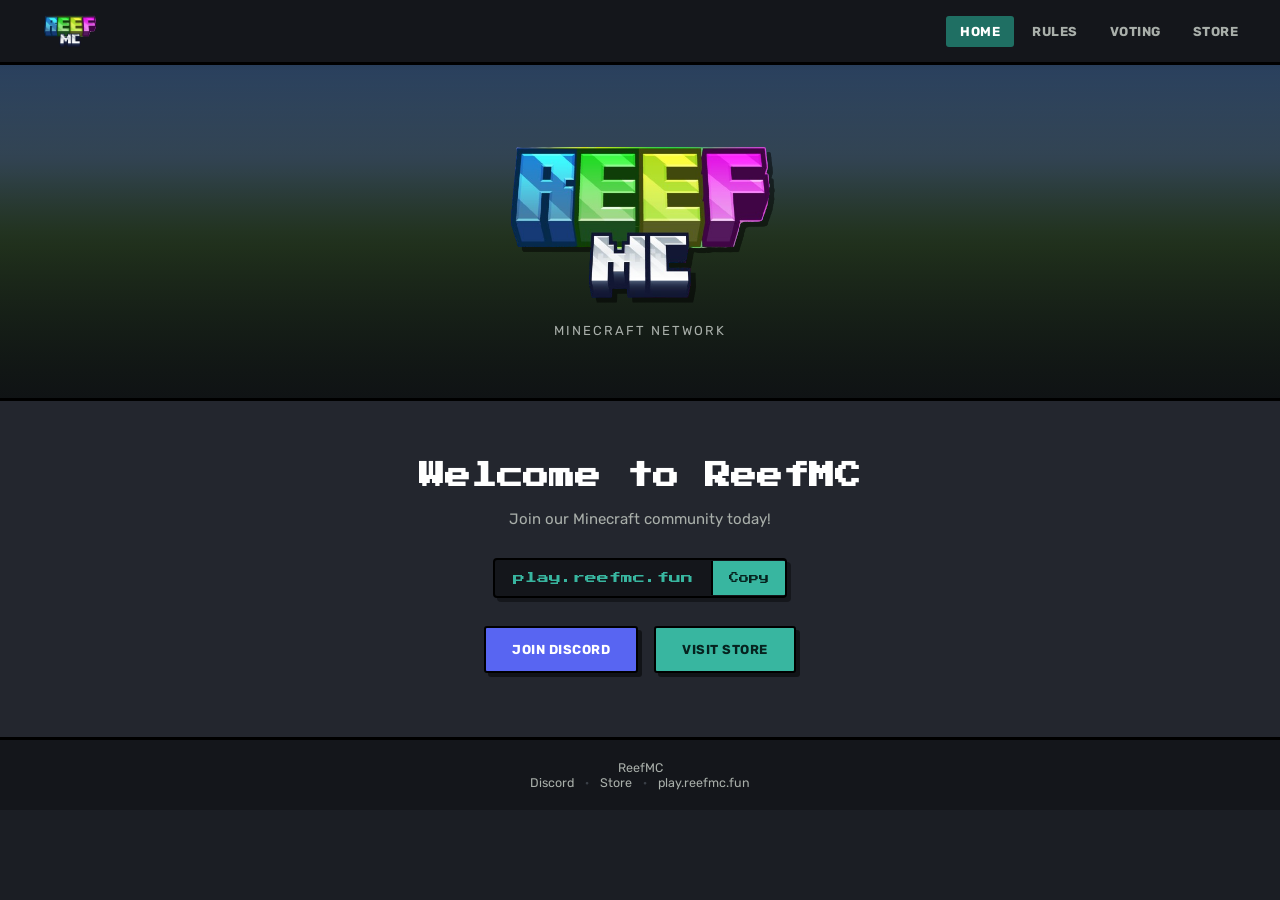
==== index.html @ 50cf0eeb "Update index.html" ====
<!DOCTYPE html>
<html lang="en">
<head>
<meta charset="UTF-8">
<meta name="viewport" content="width=device-width, initial-scale=1.0">
<title>ReefMC</title>
<link rel="stylesheet" href="styles.css">
</head>
<body>
<nav class="rmc-nav">
  <a class="rmc-nav-logo" href="index.html">
    <img class="rmc-nav-logo-img" src="reefmc-logo.png" alt="ReefMC">
  </a>
  <div class="rmc-nav-links">
    <a href="index.html" class="rmc-active">Home</a>
    <a href="rules.html">Rules</a>
    <a href="voting.html">Voting</a>
    <a href="store.html">Store</a>
  </div>
</nav>
<section class="rmc-hero">
  <div class="rmc-hero-bg"></div>
  <div class="rmc-hero-shade"></div>
  <div class="rmc-hero-content">
    <img class="rmc-logo-hero-img" src="reefmc-logo.png" alt="ReefMC">
    <p class="rmc-hero-sub">Minecraft Network</p>
  </div>
</section>
<section class="rmc-intro-panel">
  <h1>Welcome to ReefMC</h1>
  <p class="rmc-tag">Join our Minecraft community today!</p>
  <div class="rmc-ip-row">
    <span class="rmc-ip" id="rmc-ip-text">play.reefmc.fun</span>
    <button class="rmc-copy-btn" id="rmc-copy-btn" onclick="rmcCopyIP()">Copy</button>
  </div>
  <div class="rmc-btn-row">
    <a class="rmc-btn rmc-btn-primary" href="https://discord.gg/reefmc" target="_blank" rel="noopener">Join Discord</a>
    <a class="rmc-btn rmc-btn-accent" href="https://store.reefmc.fun" target="_blank" rel="noopener">Visit Store</a>
  </div>
</section>
<footer class="rmc-footer">
  <div>ReefMC</div>
  <div>
    <a href="https://discord.gg/reefmc" target="_blank" rel="noopener">Discord</a>
    <span class="rmc-footer-dot">&middot;</span>
    <a href="https://store.reefmc.fun" target="_blank" rel="noopener">Store</a>
    <span class="rmc-footer-dot">&middot;</span>
    <span>play.reefmc.fun</span>
  </div>
</footer>
<script src="script.js"></script>
</body>
</html>
---- styles.css ----
/* ReefMC — shared styles, v2 (blockier Minecraft-network look) */

@import url('https://fonts.googleapis.com/css2?family=Press+Start+2P&family=Rubik:wght@400;500;700&display=swap');

:root {
  --bg: #1b1e24;
  --bg-panel: #23262e;
  --bg-panel2: #2a2e37;
  --line: #000;
  --accent: #38b6a0;
  --accent-dark: #1f6f63;
  --accent2: #ff8c5a;
  --accent2-dark: #b25a37;
  --text: #f2f3f0;
  --text-dim: #a9afaa;
  --font-pixel: 'Press Start 2P', monospace;
  --font-body: 'Rubik', 'Segoe UI', sans-serif;
}

* { box-sizing: border-box; }

html, body {
  margin: 0;
  padding: 0;
  min-height: 100%;
  background: var(--bg);
}

body {
  font-family: var(--font-body);
  color: var(--text);
  min-height: 100vh;
  display: flex;
  flex-direction: column;
}

img { max-width: 100%; display: block; }

/* NAV */
.rmc-nav {
  display: flex;
  align-items: center;
  justify-content: space-between;
  padding: 14px 28px;
  background: #14161b;
  border-bottom: 3px solid var(--line);
  flex-wrap: wrap;
  gap: 12px;
  position: relative;
  z-index: 5;
}
.rmc-nav-logo {
  display: flex;
  align-items: center;
  gap: 10px;
  text-decoration: none;
}
.rmc-nav-logo-img {
  height: 34px;
  width: auto;
  flex-shrink: 0;
}
.rmc-nav-word {
  font-family: var(--font-pixel);
  font-size: 13px;
  color: #fff;
  letter-spacing: 1px;
}
.rmc-nav-links { display: flex; gap: 4px; flex-wrap: wrap; }
.rmc-nav-links a {
  color: var(--text-dim);
  text-decoration: none;
  font-weight: 700;
  font-size: 13px;
  text-transform: uppercase;
  letter-spacing: 0.5px;
  padding: 8px 14px;
  border-radius: 3px;
  transition: color 0.12s ease, background 0.12s ease;
}
.rmc-nav-links a:hover { color: #fff; background: rgba(255,255,255,0.06); }
.rmc-nav-links a.rmc-active { color: #fff; background: var(--accent-dark); }

/* HERO — blurred landscape backdrop with big logo badge */
.rmc-hero {
  position: relative;
  overflow: hidden;
  padding: 70px 24px 60px;
  text-align: center;
  display: flex;
  flex-direction: column;
  align-items: center;
  justify-content: center;
}
.rmc-hero-bg {
  position: absolute; inset: 0;
  background: linear-gradient(180deg, #5b8fd6 0%, #8fc0e8 30%, #6ea852 52%, #395c2e 100%);
  filter: blur(9px) brightness(0.55) saturate(1.05);
  transform: scale(1.08);
  z-index: 0;
}
.rmc-hero-texture {
  position: absolute; inset: 0;
  background: repeating-linear-gradient(0deg, rgba(255,255,255,0.025) 0px, rgba(255,255,255,0.025) 2px, transparent 2px, transparent 5px);
  z-index: 1;
}
.rmc-hero-shade {
  position: absolute; inset: 0;
  background: linear-gradient(180deg, rgba(10,12,16,0.25) 0%, rgba(10,12,16,0.55) 55%, rgba(14,16,20,0.92) 100%);
  z-index: 2;
}
.rmc-hero-content { position: relative; z-index: 3; }
.rmc-logo-hero-img {
  width: min(420px, 80vw);
  height: auto;
  margin: 0 auto 18px;
  filter: drop-shadow(5px 5px 0 rgba(0,0,0,0.5));
}
.rmc-hero-sub {
  font-size: 13px; color: var(--text-dim);
  text-transform: uppercase; letter-spacing: 2px;
  margin: 10px 0 0;
}

/* INTRO / JOIN PANEL — sits right under the hero */
.rmc-intro-panel {
  background: var(--bg-panel);
  border-top: 3px solid var(--line);
  padding: 56px 24px 64px;
  text-align: center;
}
.rmc-intro-panel h1 {
  font-family: var(--font-pixel);
  font-size: clamp(18px, 3.2vw, 26px);
  color: #fff; margin: 0 0 14px; line-height: 1.5;
}
.rmc-tag { color: var(--text-dim); font-size: 15px; margin: 0 0 30px; }

.rmc-ip-row {
  display: inline-flex; align-items: center;
  background: #14161b; border: 2px solid var(--line);
  border-radius: 4px; overflow: hidden; margin-bottom: 28px;
  box-shadow: 4px 4px 0 rgba(0,0,0,0.4);
}
.rmc-ip { padding: 12px 18px; color: var(--accent); font-family: var(--font-pixel); font-size: 12px; }
.rmc-copy-btn {
  border: none; border-left: 2px solid var(--line);
  background: var(--accent); color: #06231f;
  font-family: var(--font-pixel); font-size: 10px;
  padding: 12px 16px; cursor: pointer;
}
.rmc-copy-btn:hover { background: var(--accent2); color: #2a0d05; }

.rmc-btn-row { display: flex; justify-content: center; gap: 16px; flex-wrap: wrap; }

/* BLOCKY MINECRAFT-STYLE BUTTONS */
.rmc-btn {
  display: inline-block;
  font-weight: 700; font-size: 13px;
  text-transform: uppercase; letter-spacing: 0.5px;
  padding: 14px 26px;
  border: 2px solid var(--line); border-radius: 3px;
  text-decoration: none;
  box-shadow: 4px 4px 0 rgba(0,0,0,0.5);
  transition: transform 0.08s ease, box-shadow 0.08s ease;
}
.rmc-btn:hover { transform: translate(-2px, -2px); box-shadow: 6px 6px 0 rgba(0,0,0,0.5); }
.rmc-btn:active { transform: translate(1px, 1px); box-shadow: 2px 2px 0 rgba(0,0,0,0.5); }
.rmc-btn-primary { background: #5865f2; color: #fff; }
.rmc-btn-accent { background: var(--accent); color: #06231f; }
.rmc-btn-lg { font-size: 14px; padding: 16px 34px; }

/* GENERIC PAGE (rules/voting/store) */
.rmc-page { flex: 1; max-width: 760px; width: 100%; margin: 0 auto; padding: 56px 24px 90px; }
.rmc-page-center { text-align: center; }
.rmc-page h1 {
  font-family: var(--font-pixel);
  font-size: clamp(16px, 2.6vw, 22px);
  color: #fff; margin: 0 0 22px; text-align: center; line-height: 1.6;
}
.rmc-sub { color: var(--text-dim); text-align: center; margin: 0 0 36px; font-size: 14.5px; }

.rmc-intro {
  color: var(--text-dim); font-size: 14.5px; line-height: 1.7;
  background: var(--bg-panel); border: 2px solid var(--line); border-radius: 4px;
  padding: 20px 22px; margin: 0 0 40px;
  box-shadow: 4px 4px 0 rgba(0,0,0,0.35);
}

/* RULES */
.rmc-section { margin-bottom: 28px; }
.rmc-section h2 {
  font-family: var(--font-pixel); font-size: 12.5px; color: #fff;
  margin: 0 0 14px; display: flex; align-items: center; gap: 8px;
  border-bottom: 2px solid #000; padding-bottom: 12px; letter-spacing: 0.5px;
}
.rmc-emoji { font-size: 16px; }
.rmc-section h3 { font-size: 12px; font-family: var(--font-pixel); color: var(--accent); margin: 18px 0 10px; letter-spacing: 0.5px; }
.rmc-section ul { margin: 0; padding-left: 20px; color: var(--text-dim); font-size: 14.5px; line-height: 1.65; }
.rmc-section li { margin-bottom: 9px; }
.rmc-section li:last-child { margin-bottom: 0; }
.rmc-section ul ul, .rmc-section ol ul { margin-top: 6px; padding-left: 20px; }
.rmc-section ul ul li, .rmc-section ol ul li { margin-bottom: 4px; font-size: 14px; }
.rmc-numbered { padding-left: 20px; color: var(--text-dim); font-size: 14.5px; line-height: 1.65; margin: 0; }
.rmc-section code { background: #14161b; border: 1px solid #000; border-radius: 3px; padding: 1px 6px; color: var(--accent); font-size: 13px; }
.rmc-warning { background: rgba(255,140,90,0.08); border: 2px solid var(--accent2-dark); border-radius: 4px; padding: 14px 16px; font-size: 14px; color: var(--text-dim); margin: 16px 0; }
.rmc-warning b { color: var(--accent2); }

/* VOTING */
.rmc-vote-grid { display: grid; grid-template-columns: repeat(2, 1fr); gap: 14px; }
.rmc-vote-btn {
  padding: 26px 16px; background: var(--bg-panel); border: 2px solid var(--line); border-radius: 4px;
  color: var(--text); text-decoration: none; font-weight: 700; font-size: 14.5px; text-align: center;
  box-shadow: 4px 4px 0 rgba(0,0,0,0.4);
  transition: transform 0.08s ease, box-shadow 0.08s ease, background 0.08s ease;
}
.rmc-vote-btn:hover { background: var(--bg-panel2); transform: translate(-2px, -2px); box-shadow: 6px 6px 0 rgba(0,0,0,0.4); }

/* FOOTER */
.rmc-footer { text-align: center; padding: 20px 20px; background: #14161b; border-top: 3px solid var(--line); font-size: 12.5px; color: var(--text-dim); }
.rmc-footer a { color: var(--text-dim); text-decoration: none; }
.rmc-footer a:hover { color: var(--accent); }
.rmc-footer-dot { color: #3a3f47; margin: 0 8px; }

a:focus-visible, button:focus-visible { outline: 2px solid var(--accent2); outline-offset: 2px; }

@media (max-width: 640px) {
  .rmc-nav { justify-content: center; text-align: center; }
  .rmc-ip-row { flex-wrap: wrap; }
  .rmc-vote-grid { grid-template-columns: 1fr; }
}
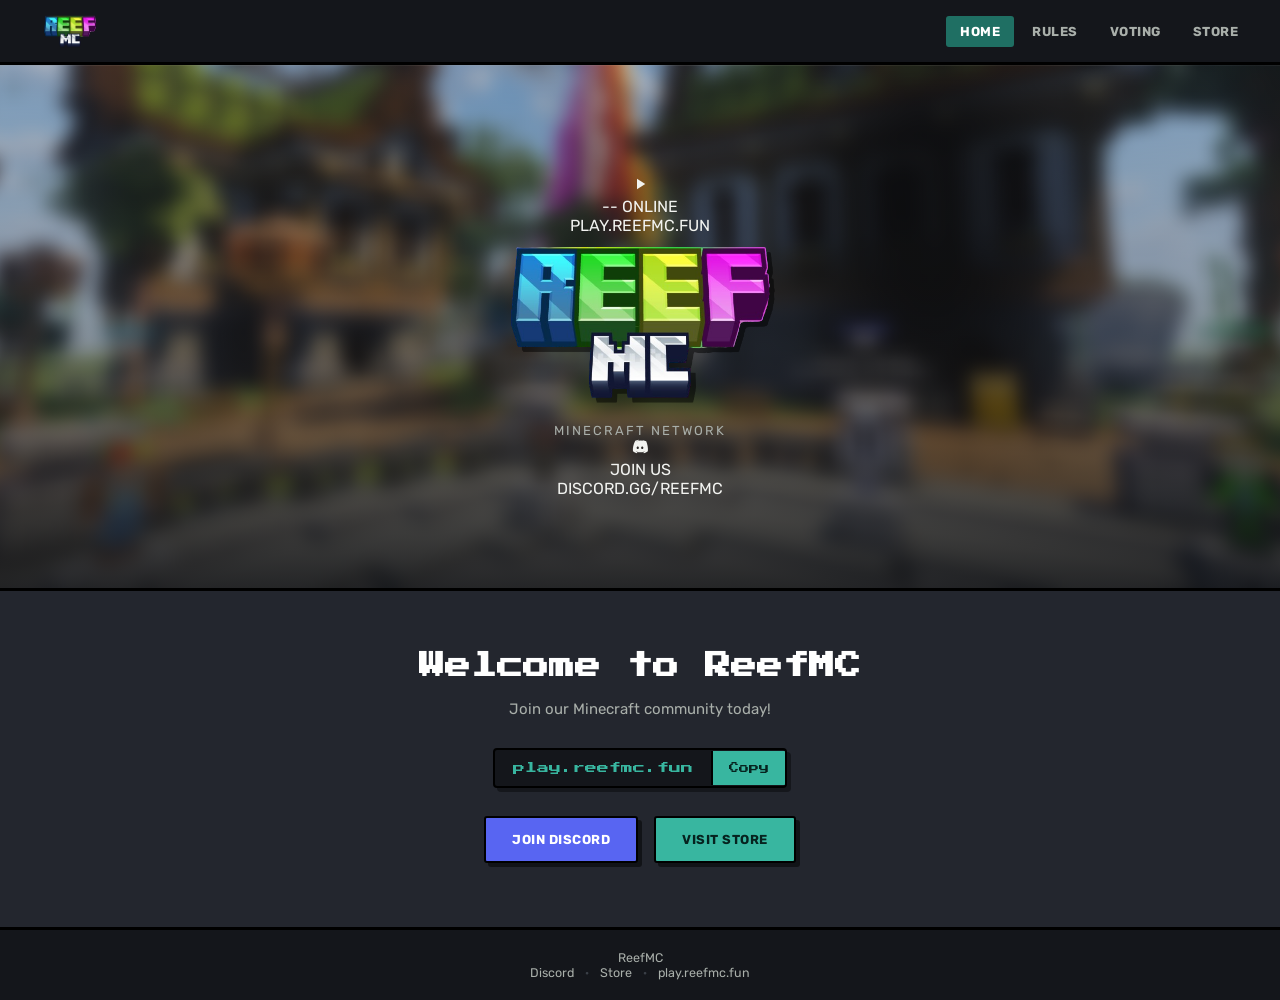
==== commit b7b97231: "Update index.html" ====
--- a/index.html
+++ b/index.html
@@ -22,11 +22,31 @@
   <div class="rmc-hero-bg"></div>
   <div class="rmc-hero-shade"></div>
   <div class="rmc-hero-content">
-    <img class="rmc-logo-hero-img" src="reefmc-logo.png" alt="ReefMC">
-    <p class="rmc-hero-sub">Minecraft Network</p>
+    <div class="rmc-hero-stat rmc-hero-stat-left">
+      <div class="rmc-hero-stat-icon">
+        <svg width="18" height="18" viewBox="0 0 24 24" fill="currentColor"><path d="M8 5v14l11-7z"/></svg>
+      </div>
+      <div class="rmc-hero-stat-text">
+        <div class="rmc-hero-stat-num" id="rmc-player-count">-- ONLINE</div>
+        <div class="rmc-hero-stat-sub">PLAY.REEFMC.FUN</div>
+      </div>
+    </div>
+    <div class="rmc-hero-logo-block">
+      <img class="rmc-logo-hero-img" src="reefmc-logo.png" alt="ReefMC">
+      <p class="rmc-hero-sub">Minecraft Network</p>
+    </div>
+    <div class="rmc-hero-stat rmc-hero-stat-right">
+      <div class="rmc-hero-stat-icon">
+        <svg width="18" height="18" viewBox="0 0 24 24" fill="currentColor"><path d="M20.3 4.4A17.6 17.6 0 0 0 15.9 3l-.3.6a13 13 0 0 1 3.7 1.4 14.5 14.5 0 0 0-12.6 0A13 13 0 0 1 10.4 3l-.3-.6a17.6 17.6 0 0 0-4.4 1.4C3 8.9 2.2 13.3 2.6 17.6a17.7 17.7 0 0 0 5.4 2.7l.7-1.1a11.4 11.4 0 0 1-1.9-.9l.5-.4a12.7 12.7 0 0 0 10.5 0l.5.4a11.4 11.4 0 0 1-1.9.9l.7 1.1a17.6 17.6 0 0 0 5.4-2.7c.5-5-.7-9.3-2.2-13.2zM9 14.7c-.8 0-1.5-.8-1.5-1.7S8.1 11.2 9 11.2s1.5.8 1.5 1.8-.7 1.7-1.5 1.7zm6 0c-.8 0-1.5-.8-1.5-1.7s.6-1.8 1.5-1.8 1.5.8 1.5 1.8-.7 1.7-1.5 1.7z"/></svg>
+      </div>
+      <div class="rmc-hero-stat-text">
+        <div class="rmc-hero-stat-num">JOIN US</div>
+        <div class="rmc-hero-stat-sub">DISCORD.GG/REEFMC</div>
+      </div>
+    </div>
   </div>
 </section>
-<section class="rmc-intro-panel">
+<div class="rmc-intro-panel">
   <h1>Welcome to ReefMC</h1>
   <p class="rmc-tag">Join our Minecraft community today!</p>
   <div class="rmc-ip-row">
@@ -37,7 +57,7 @@
     <a class="rmc-btn rmc-btn-primary" href="https://discord.gg/reefmc" target="_blank" rel="noopener">Join Discord</a>
     <a class="rmc-btn rmc-btn-accent" href="https://store.reefmc.fun" target="_blank" rel="noopener">Visit Store</a>
   </div>
-</section>
+</div>
 <footer class="rmc-footer">
   <div>ReefMC</div>
   <div>
@@ -51,3 +71,7 @@
 <script src="script.js"></script>
 </body>
 </html>
+
+<script src="script.js"></script>
+</body>
+</html>
--- a/styles.css
+++ b/styles.css
@@ -85,7 +85,8 @@
 .rmc-hero {
   position: relative;
   overflow: hidden;
-  padding: 70px 24px 60px;
+  padding: 110px 24px 90px;
+  min-height: 340px;
   text-align: center;
   display: flex;
   flex-direction: column;
@@ -94,19 +95,14 @@
 }
 .rmc-hero-bg {
   position: absolute; inset: 0;
-  background: linear-gradient(180deg, #5b8fd6 0%, #8fc0e8 30%, #6ea852 52%, #395c2e 100%);
-  filter: blur(9px) brightness(0.55) saturate(1.05);
-  transform: scale(1.08);
+  background-image: url('hero-background.png');
+  background-size: cover;
+  background-position: center 60%;
   z-index: 0;
-}
-.rmc-hero-texture {
-  position: absolute; inset: 0;
-  background: repeating-linear-gradient(0deg, rgba(255,255,255,0.025) 0px, rgba(255,255,255,0.025) 2px, transparent 2px, transparent 5px);
-  z-index: 1;
 }
 .rmc-hero-shade {
   position: absolute; inset: 0;
-  background: linear-gradient(180deg, rgba(10,12,16,0.25) 0%, rgba(10,12,16,0.55) 55%, rgba(14,16,20,0.92) 100%);
+  background: linear-gradient(180deg, rgba(10,12,16,0.15) 0%, rgba(10,12,16,0.35) 55%, rgba(14,16,20,0.88) 100%);
   z-index: 2;
 }
 .rmc-hero-content { position: relative; z-index: 3; }
@@ -229,3 +225,7 @@
   .rmc-ip-row { flex-wrap: wrap; }
   .rmc-vote-grid { grid-template-columns: 1fr; }
 }
+
+  .rmc-ip-row { flex-wrap: wrap; }
+  .rmc-vote-grid { grid-template-columns: 1fr; }
+}
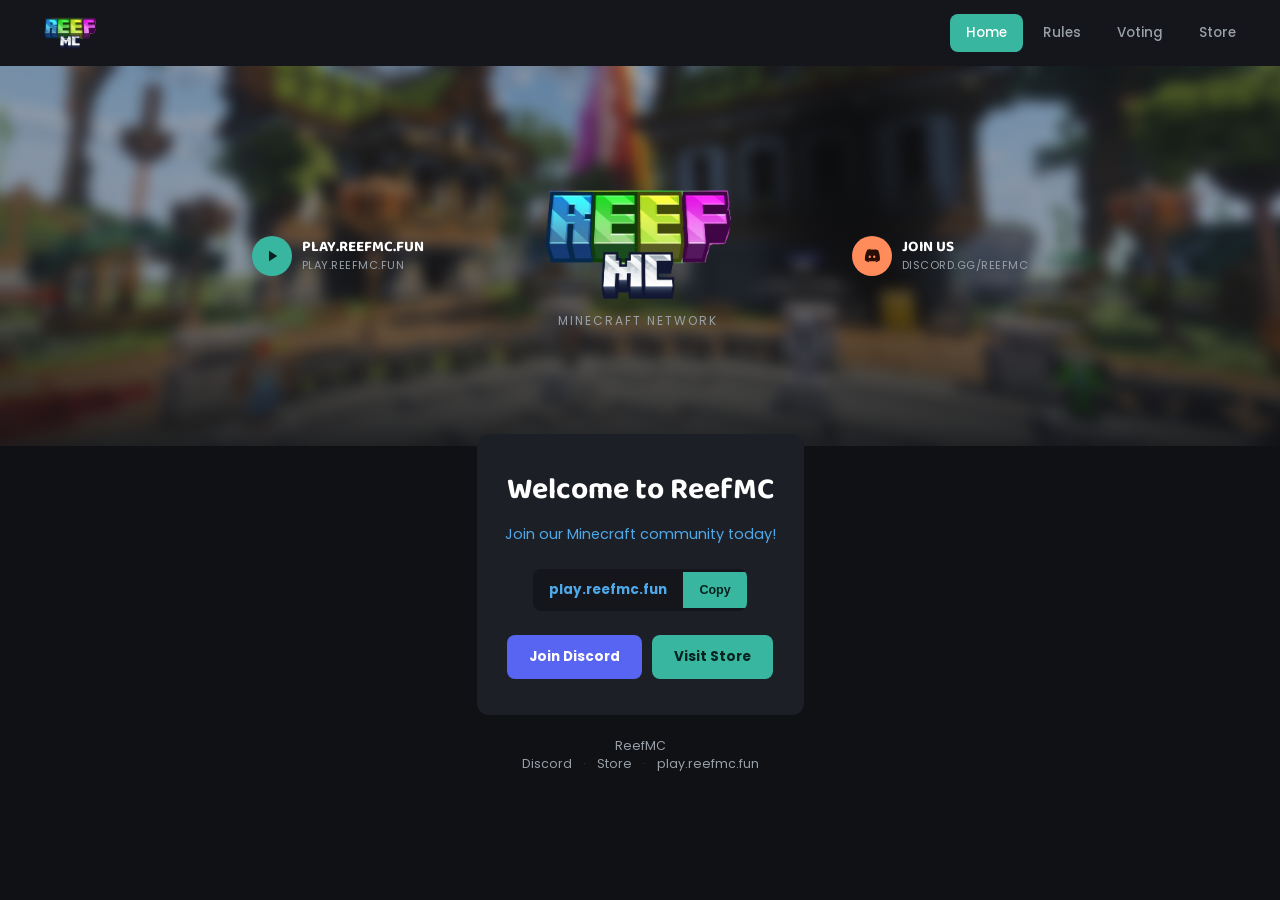
==== commit 7354f513: "Update index.html" ====
--- a/index.html
+++ b/index.html
@@ -1,4 +1,5 @@
 <!DOCTYPE html>
+<link rel="shortcut icon" type="image/x-icon" href="favicon.ico">
 <html lang="en">
 <head>
 <meta charset="UTF-8">
--- a/styles.css
+++ b/styles.css
@@ -1,20 +1,18 @@
-/* ReefMC — shared styles, v2 (blockier Minecraft-network look) */
-
-@import url('https://fonts.googleapis.com/css2?family=Press+Start+2P&family=Rubik:wght@400;500;700&display=swap');
+/* ReefMC — shared styles, v3 (store-matched card style) */
+
+@import url('https://fonts.googleapis.com/css2?family=Baloo+2:wght@600;700;800&family=Poppins:wght@400;500;600;700&display=swap');
 
 :root {
-  --bg: #1b1e24;
-  --bg-panel: #23262e;
-  --bg-panel2: #2a2e37;
-  --line: #000;
-  --accent: #38b6a0;
-  --accent-dark: #1f6f63;
-  --accent2: #ff8c5a;
-  --accent2-dark: #b25a37;
+  --bg: #0f1115;
+  --card: #1c1f26;
+  --card-2: #23262e;
+  --accent-blue: #4fa8e8;
+  --accent-teal: #38b6a0;
+  --accent-orange: #ff8c5a;
   --text: #f2f3f0;
-  --text-dim: #a9afaa;
-  --font-pixel: 'Press Start 2P', monospace;
-  --font-body: 'Rubik', 'Segoe UI', sans-serif;
+  --text-dim: #9aa0a8;
+  --font-body: 'Poppins', 'Segoe UI', sans-serif;
+  --font-heading: 'Baloo 2', 'Poppins', sans-serif;
 }
 
 * { box-sizing: border-box; }
@@ -35,197 +33,236 @@
 }
 
 img { max-width: 100%; display: block; }
-
-/* NAV */
+a { color: inherit; }
+
+/* HERO BANNER (image strip behind the nav card, every page) */
+.rmc-hero-banner {
+  height: 210px;
+  background-image: url('hero-background.png');
+  background-size: cover;
+  background-position: center 55%;
+}
+
+/* HOME HERO (bigger version with logo, home page only) */
+.rmc-hero {
+  position: relative;
+  overflow: hidden;
+  padding: 40px 24px;
+  min-height: 380px;
+  text-align: center;
+  display: flex;
+  flex-direction: column;
+  align-items: center;
+  justify-content: center;
+}
+.rmc-hero-bg {
+  position: absolute; inset: 0;
+  background-image: url('hero-background.png');
+  background-size: cover;
+  background-position: center 55%;
+  z-index: 0;
+}
+.rmc-hero-shade {
+  position: absolute; inset: 0;
+  background: linear-gradient(180deg, rgba(10,12,16,0.25) 0%, rgba(10,12,16,0.35) 55%, rgba(15,17,21,0.9) 100%);
+  z-index: 1;
+}
+.rmc-hero-content {
+  position: relative; z-index: 2;
+  display: flex;
+  align-items: center;
+  justify-content: center;
+  gap: clamp(16px, 5vw, 64px);
+  width: 100%;
+  max-width: 1100px;
+  flex-wrap: wrap;
+}
+.rmc-hero-stat {
+  display: flex;
+  align-items: center;
+  gap: 10px;
+}
+.rmc-hero-stat-icon {
+  width: 40px; height: 40px;
+  border-radius: 50%;
+  background: var(--accent-teal);
+  display: flex; align-items: center; justify-content: center;
+  flex-shrink: 0;
+  color: #06231f;
+}
+.rmc-hero-stat.rmc-hero-stat-right .rmc-hero-stat-icon { background: var(--accent-orange); color: #2a0d05; }
+.rmc-hero-stat-text { text-align: left; }
+.rmc-hero-stat-num { font-family: var(--font-heading); font-weight: 700; font-size: 15px; color: #fff; line-height: 1.3; }
+.rmc-hero-stat-sub { font-size: 11px; color: var(--text-dim); letter-spacing: 0.5px; }
+.rmc-hero-logo-block { display: flex; flex-direction: column; align-items: center; }
+.rmc-logo-hero-img {
+  width: min(300px, 55vw);
+  height: auto;
+  margin: 0 auto 8px;
+}
+.rmc-hero-sub {
+  font-size: 12px; color: var(--text-dim);
+  text-transform: uppercase; letter-spacing: 2px;
+  margin: 0;
+}
+
+/* NAV CARD — floating dark card overlapping the hero banner (used on rules/voting/store) */
+.rmc-navcard-wrap {
+  max-width: 1120px;
+  margin: 0 auto;
+  padding: 0 20px;
+}
+.rmc-navcard {
+  background: var(--card);
+  border-radius: 12px;
+  margin-top: -60px;
+  padding: 18px 24px;
+  display: flex;
+  align-items: center;
+  justify-content: space-between;
+  flex-wrap: wrap;
+  gap: 14px;
+  position: relative;
+  z-index: 5;
+}
+.rmc-navcard-brand { display: flex; align-items: center; gap: 12px; text-decoration: none; }
+.rmc-navcard-logo { height: 40px; width: auto; }
+.rmc-navcard-links { display: flex; gap: 6px; flex-wrap: wrap; }
+.rmc-navcard-links a {
+  text-decoration: none;
+  color: var(--text-dim);
+  font-weight: 600;
+  font-size: 13.5px;
+  padding: 9px 16px;
+  border-radius: 8px;
+  background: rgba(255,255,255,0.03);
+  transition: background 0.12s ease, color 0.12s ease;
+}
+.rmc-navcard-links a:hover { color: #fff; background: rgba(255,255,255,0.07); }
+.rmc-navcard-links a.rmc-active { color: #fff; background: var(--accent-teal); }
+
+/* NAV — simple top nav (used on the home page, sits above the big hero) */
 .rmc-nav {
   display: flex;
   align-items: center;
   justify-content: space-between;
   padding: 14px 28px;
   background: #14161b;
-  border-bottom: 3px solid var(--line);
   flex-wrap: wrap;
   gap: 12px;
   position: relative;
   z-index: 5;
 }
-.rmc-nav-logo {
-  display: flex;
-  align-items: center;
-  gap: 10px;
-  text-decoration: none;
-}
-.rmc-nav-logo-img {
-  height: 34px;
-  width: auto;
-  flex-shrink: 0;
-}
-.rmc-nav-word {
-  font-family: var(--font-pixel);
-  font-size: 13px;
-  color: #fff;
-  letter-spacing: 1px;
-}
+.rmc-nav-logo { display: flex; align-items: center; gap: 10px; text-decoration: none; }
+.rmc-nav-logo-img { height: 34px; width: auto; }
 .rmc-nav-links { display: flex; gap: 4px; flex-wrap: wrap; }
 .rmc-nav-links a {
   color: var(--text-dim);
   text-decoration: none;
-  font-weight: 700;
-  font-size: 13px;
-  text-transform: uppercase;
-  letter-spacing: 0.5px;
-  padding: 8px 14px;
-  border-radius: 3px;
+  font-weight: 500;
+  font-size: 13.5px;
+  padding: 9px 16px;
+  border-radius: 8px;
   transition: color 0.12s ease, background 0.12s ease;
 }
 .rmc-nav-links a:hover { color: #fff; background: rgba(255,255,255,0.06); }
-.rmc-nav-links a.rmc-active { color: #fff; background: var(--accent-dark); }
-
-/* HERO — blurred landscape backdrop with big logo badge */
-.rmc-hero {
-  position: relative;
-  overflow: hidden;
-  padding: 110px 24px 90px;
-  min-height: 340px;
+.rmc-nav-links a.rmc-active { color: #fff; background: var(--accent-teal); }
+
+/* INTRO / JOIN PANEL — home page, under the hero */
+.rmc-intro-panel {
+  background: var(--card);
+  margin: -12px 20px 0;
+  border-radius: 12px;
+  padding: 32px 28px 36px;
   text-align: center;
-  display: flex;
-  flex-direction: column;
-  align-items: center;
-  justify-content: center;
-}
-.rmc-hero-bg {
-  position: absolute; inset: 0;
-  background-image: url('hero-background.png');
-  background-size: cover;
-  background-position: center 60%;
-  z-index: 0;
-}
-.rmc-hero-shade {
-  position: absolute; inset: 0;
-  background: linear-gradient(180deg, rgba(10,12,16,0.15) 0%, rgba(10,12,16,0.35) 55%, rgba(14,16,20,0.88) 100%);
-  z-index: 2;
-}
-.rmc-hero-content { position: relative; z-index: 3; }
-.rmc-logo-hero-img {
-  width: min(420px, 80vw);
-  height: auto;
-  margin: 0 auto 18px;
-  filter: drop-shadow(5px 5px 0 rgba(0,0,0,0.5));
-}
-.rmc-hero-sub {
-  font-size: 13px; color: var(--text-dim);
-  text-transform: uppercase; letter-spacing: 2px;
-  margin: 10px 0 0;
-}
-
-/* INTRO / JOIN PANEL — sits right under the hero */
-.rmc-intro-panel {
-  background: var(--bg-panel);
-  border-top: 3px solid var(--line);
-  padding: 56px 24px 64px;
-  text-align: center;
-}
-.rmc-intro-panel h1 {
-  font-family: var(--font-pixel);
-  font-size: clamp(18px, 3.2vw, 26px);
-  color: #fff; margin: 0 0 14px; line-height: 1.5;
-}
-.rmc-tag { color: var(--text-dim); font-size: 15px; margin: 0 0 30px; }
+  position: relative;
+  z-index: 3;
+  max-width: 1080px;
+  margin-left: auto;
+  margin-right: auto;
+}
+.rmc-intro-panel h1 { font-family: var(--font-heading); font-size: clamp(22px, 3.4vw, 30px); font-weight: 700; color: #fff; margin: 0 0 10px; }
+.rmc-tag { color: var(--accent-blue); font-size: 14.5px; margin: 0 0 24px; }
 
 .rmc-ip-row {
   display: inline-flex; align-items: center;
-  background: #14161b; border: 2px solid var(--line);
-  border-radius: 4px; overflow: hidden; margin-bottom: 28px;
-  box-shadow: 4px 4px 0 rgba(0,0,0,0.4);
-}
-.rmc-ip { padding: 12px 18px; color: var(--accent); font-family: var(--font-pixel); font-size: 12px; }
-.rmc-copy-btn {
-  border: none; border-left: 2px solid var(--line);
-  background: var(--accent); color: #06231f;
-  font-family: var(--font-pixel); font-size: 10px;
-  padding: 12px 16px; cursor: pointer;
-}
-.rmc-copy-btn:hover { background: var(--accent2); color: #2a0d05; }
-
-.rmc-btn-row { display: flex; justify-content: center; gap: 16px; flex-wrap: wrap; }
-
-/* BLOCKY MINECRAFT-STYLE BUTTONS */
-.rmc-btn {
-  display: inline-block;
-  font-weight: 700; font-size: 13px;
-  text-transform: uppercase; letter-spacing: 0.5px;
-  padding: 14px 26px;
-  border: 2px solid var(--line); border-radius: 3px;
-  text-decoration: none;
-  box-shadow: 4px 4px 0 rgba(0,0,0,0.5);
-  transition: transform 0.08s ease, box-shadow 0.08s ease;
-}
-.rmc-btn:hover { transform: translate(-2px, -2px); box-shadow: 6px 6px 0 rgba(0,0,0,0.5); }
-.rmc-btn:active { transform: translate(1px, 1px); box-shadow: 2px 2px 0 rgba(0,0,0,0.5); }
+  background: #14161b; border-radius: 8px; overflow: hidden; margin-bottom: 24px;
+}
+.rmc-ip { padding: 11px 16px; color: var(--accent-blue); font-weight: 700; font-size: 13.5px; }
+.rmc-copy-btn { border: none; background: var(--accent-teal); color: #06231f; font-weight: 700; font-size: 12.5px; padding: 11px 16px; cursor: pointer; }
+.rmc-copy-btn:hover { background: var(--accent-orange); color: #2a0d05; }
+
+.rmc-btn-row { display: flex; justify-content: center; gap: 10px; flex-wrap: wrap; }
+.rmc-btn { display: inline-block; font-weight: 700; font-size: 13.5px; padding: 12px 22px; border-radius: 8px; text-decoration: none; }
 .rmc-btn-primary { background: #5865f2; color: #fff; }
-.rmc-btn-accent { background: var(--accent); color: #06231f; }
-.rmc-btn-lg { font-size: 14px; padding: 16px 34px; }
-
-/* GENERIC PAGE (rules/voting/store) */
-.rmc-page { flex: 1; max-width: 760px; width: 100%; margin: 0 auto; padding: 56px 24px 90px; }
+.rmc-btn-accent { background: var(--accent-teal); color: #06231f; }
+.rmc-btn-lg { font-size: 14.5px; padding: 15px 30px; }
+
+/* GENERIC PAGE CARD — rules/voting/store content wrapper */
+.rmc-body { max-width: 1080px; width: 100%; margin: 0 auto; padding: 20px 20px 80px; flex: 1; }
+.rmc-page {
+  background: var(--card);
+  border-radius: 12px;
+  max-width: none;
+  width: 100%;
+  margin: 0;
+  padding: 34px 32px;
+}
 .rmc-page-center { text-align: center; }
-.rmc-page h1 {
-  font-family: var(--font-pixel);
-  font-size: clamp(16px, 2.6vw, 22px);
-  color: #fff; margin: 0 0 22px; text-align: center; line-height: 1.6;
-}
-.rmc-sub { color: var(--text-dim); text-align: center; margin: 0 0 36px; font-size: 14.5px; }
+.rmc-page h1 { font-family: var(--font-heading); font-size: clamp(22px, 3.4vw, 30px); font-weight: 700; color: #fff; margin: 0 0 16px; text-align: center; }
+.rmc-sub { color: var(--text-dim); text-align: center; margin: 0 0 30px; font-size: 14.5px; }
 
 .rmc-intro {
   color: var(--text-dim); font-size: 14.5px; line-height: 1.7;
-  background: var(--bg-panel); border: 2px solid var(--line); border-radius: 4px;
-  padding: 20px 22px; margin: 0 0 40px;
-  box-shadow: 4px 4px 0 rgba(0,0,0,0.35);
-}
-
-/* RULES */
-.rmc-section { margin-bottom: 28px; }
+  background: var(--card-2); border-radius: 8px;
+  padding: 18px 20px; margin: 0 0 32px;
+}
+
+/* RULES CONTENT */
+.rmc-section { margin-bottom: 26px; }
+.rmc-section:last-child { margin-bottom: 0; }
 .rmc-section h2 {
-  font-family: var(--font-pixel); font-size: 12.5px; color: #fff;
-  margin: 0 0 14px; display: flex; align-items: center; gap: 8px;
-  border-bottom: 2px solid #000; padding-bottom: 12px; letter-spacing: 0.5px;
+  font-family: var(--font-heading);
+  font-size: 16px; font-weight: 700; color: #fff;
+  margin: 0 0 12px; display: flex; align-items: center; gap: 8px;
+  border-bottom: 1px solid rgba(255,255,255,0.08); padding-bottom: 10px;
 }
 .rmc-emoji { font-size: 16px; }
-.rmc-section h3 { font-size: 12px; font-family: var(--font-pixel); color: var(--accent); margin: 18px 0 10px; letter-spacing: 0.5px; }
+.rmc-section h3 { font-size: 13px; font-weight: 700; color: var(--accent-teal); margin: 16px 0 8px; text-transform: uppercase; letter-spacing: 0.4px; }
 .rmc-section ul { margin: 0; padding-left: 20px; color: var(--text-dim); font-size: 14.5px; line-height: 1.65; }
 .rmc-section li { margin-bottom: 9px; }
 .rmc-section li:last-child { margin-bottom: 0; }
 .rmc-section ul ul, .rmc-section ol ul { margin-top: 6px; padding-left: 20px; }
 .rmc-section ul ul li, .rmc-section ol ul li { margin-bottom: 4px; font-size: 14px; }
 .rmc-numbered { padding-left: 20px; color: var(--text-dim); font-size: 14.5px; line-height: 1.65; margin: 0; }
-.rmc-section code { background: #14161b; border: 1px solid #000; border-radius: 3px; padding: 1px 6px; color: var(--accent); font-size: 13px; }
-.rmc-warning { background: rgba(255,140,90,0.08); border: 2px solid var(--accent2-dark); border-radius: 4px; padding: 14px 16px; font-size: 14px; color: var(--text-dim); margin: 16px 0; }
-.rmc-warning b { color: var(--accent2); }
+.rmc-section code { background: #14161b; border-radius: 4px; padding: 1px 6px; color: var(--accent-teal); font-size: 13px; }
+.rmc-warning { background: rgba(255,140,90,0.08); border-left: 3px solid var(--accent-orange); border-radius: 6px; padding: 14px 16px; font-size: 14px; color: var(--text-dim); margin: 16px 0; }
+.rmc-warning b { color: var(--accent-orange); }
 
 /* VOTING */
 .rmc-vote-grid { display: grid; grid-template-columns: repeat(2, 1fr); gap: 14px; }
 .rmc-vote-btn {
-  padding: 26px 16px; background: var(--bg-panel); border: 2px solid var(--line); border-radius: 4px;
+  padding: 24px 16px; background: var(--card-2); border-radius: 10px;
   color: var(--text); text-decoration: none; font-weight: 700; font-size: 14.5px; text-align: center;
-  box-shadow: 4px 4px 0 rgba(0,0,0,0.4);
-  transition: transform 0.08s ease, box-shadow 0.08s ease, background 0.08s ease;
-}
-.rmc-vote-btn:hover { background: var(--bg-panel2); transform: translate(-2px, -2px); box-shadow: 6px 6px 0 rgba(0,0,0,0.4); }
+  transition: background 0.12s ease;
+}
+.rmc-vote-btn:hover { background: #2c303a; }
 
 /* FOOTER */
-.rmc-footer { text-align: center; padding: 20px 20px; background: #14161b; border-top: 3px solid var(--line); font-size: 12.5px; color: var(--text-dim); }
+.rmc-footer { text-align: center; padding: 22px 20px; font-size: 12.5px; color: var(--text-dim); }
 .rmc-footer a { color: var(--text-dim); text-decoration: none; }
-.rmc-footer a:hover { color: var(--accent); }
+.rmc-footer a:hover { color: var(--accent-teal); }
 .rmc-footer-dot { color: #3a3f47; margin: 0 8px; }
 
-a:focus-visible, button:focus-visible { outline: 2px solid var(--accent2); outline-offset: 2px; }
+a:focus-visible, button:focus-visible { outline: 2px solid var(--accent-orange); outline-offset: 2px; }
 
 @media (max-width: 640px) {
   .rmc-nav { justify-content: center; text-align: center; }
+  .rmc-navcard { justify-content: center; text-align: center; margin-top: -40px; }
+  .rmc-hero-banner { height: 150px; }
+  .rmc-hero-content { flex-direction: column; gap: 18px; }
+  .rmc-hero-logo-block { order: -1; }
   .rmc-ip-row { flex-wrap: wrap; }
   .rmc-vote-grid { grid-template-columns: 1fr; }
-}
-
-  .rmc-ip-row { flex-wrap: wrap; }
-  .rmc-vote-grid { grid-template-columns: 1fr; }
-}
+  .rmc-page { padding: 26px 20px; }
+}
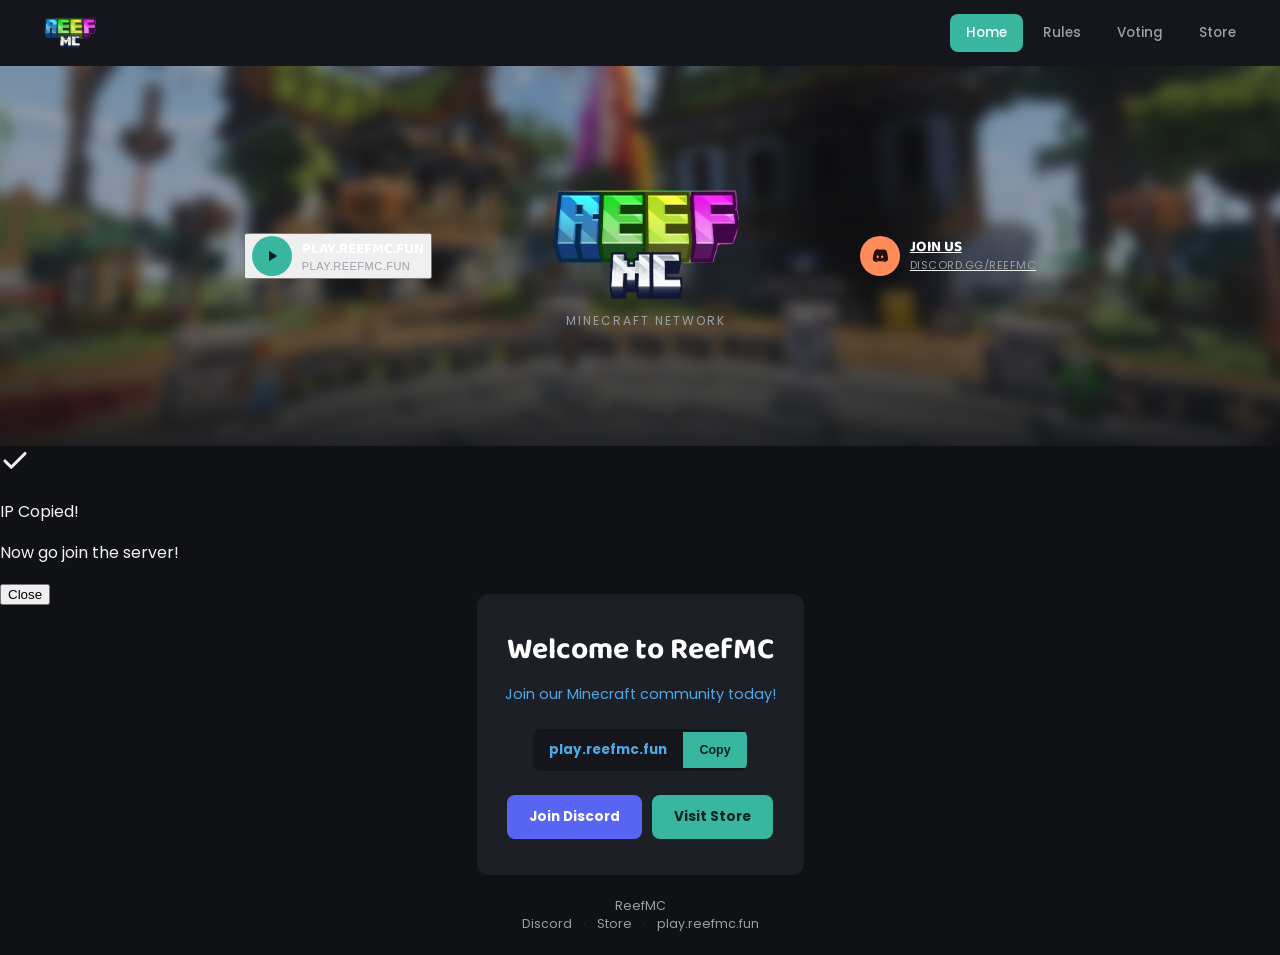
==== commit 3eefd88f: "Update index.html" ====
--- a/index.html
+++ b/index.html
@@ -1,10 +1,10 @@
 <!DOCTYPE html>
-<link rel="shortcut icon" type="image/x-icon" href="favicon.ico">
 <html lang="en">
 <head>
 <meta charset="UTF-8">
 <meta name="viewport" content="width=device-width, initial-scale=1.0">
 <title>ReefMC</title>
+<link rel="icon" type="image/png" href="favicon.png">
 <link rel="stylesheet" href="styles.css">
 </head>
 <body>
@@ -23,7 +23,7 @@
   <div class="rmc-hero-bg"></div>
   <div class="rmc-hero-shade"></div>
   <div class="rmc-hero-content">
-    <div class="rmc-hero-stat rmc-hero-stat-left">
+    <button class="rmc-hero-stat rmc-hero-stat-left rmc-hero-stat-btn" onclick="rmcCopyIPModal()" type="button">
       <div class="rmc-hero-stat-icon">
         <svg width="18" height="18" viewBox="0 0 24 24" fill="currentColor"><path d="M8 5v14l11-7z"/></svg>
       </div>
@@ -31,12 +31,12 @@
         <div class="rmc-hero-stat-num" id="rmc-player-count">-- ONLINE</div>
         <div class="rmc-hero-stat-sub">PLAY.REEFMC.FUN</div>
       </div>
-    </div>
+    </button>
     <div class="rmc-hero-logo-block">
       <img class="rmc-logo-hero-img" src="reefmc-logo.png" alt="ReefMC">
       <p class="rmc-hero-sub">Minecraft Network</p>
     </div>
-    <div class="rmc-hero-stat rmc-hero-stat-right">
+    <a class="rmc-hero-stat rmc-hero-stat-right" href="https://discord.gg/reefmc" target="_blank" rel="noopener">
       <div class="rmc-hero-stat-icon">
         <svg width="18" height="18" viewBox="0 0 24 24" fill="currentColor"><path d="M20.3 4.4A17.6 17.6 0 0 0 15.9 3l-.3.6a13 13 0 0 1 3.7 1.4 14.5 14.5 0 0 0-12.6 0A13 13 0 0 1 10.4 3l-.3-.6a17.6 17.6 0 0 0-4.4 1.4C3 8.9 2.2 13.3 2.6 17.6a17.7 17.7 0 0 0 5.4 2.7l.7-1.1a11.4 11.4 0 0 1-1.9-.9l.5-.4a12.7 12.7 0 0 0 10.5 0l.5.4a11.4 11.4 0 0 1-1.9.9l.7 1.1a17.6 17.6 0 0 0 5.4-2.7c.5-5-.7-9.3-2.2-13.2zM9 14.7c-.8 0-1.5-.8-1.5-1.7S8.1 11.2 9 11.2s1.5.8 1.5 1.8-.7 1.7-1.5 1.7zm6 0c-.8 0-1.5-.8-1.5-1.7s.6-1.8 1.5-1.8 1.5.8 1.5 1.8-.7 1.7-1.5 1.7z"/></svg>
       </div>
@@ -44,9 +44,20 @@
         <div class="rmc-hero-stat-num">JOIN US</div>
         <div class="rmc-hero-stat-sub">DISCORD.GG/REEFMC</div>
       </div>
-    </div>
+    </a>
   </div>
 </section>
+
+<div class="rmc-modal-overlay" id="rmc-modal-overlay">
+  <div class="rmc-modal-card">
+    <div class="rmc-modal-check">
+      <svg width="30" height="30" viewBox="0 0 24 24" fill="none" stroke="currentColor" stroke-width="2.5" stroke-linecap="round" stroke-linejoin="round"><polyline points="20 6 9 17 4 12"></polyline></svg>
+    </div>
+    <p class="rmc-modal-title">IP Copied!</p>
+    <p class="rmc-modal-sub">Now go join the server!</p>
+    <button class="rmc-modal-close-btn" onclick="rmcCloseModal()" type="button">Close</button>
+  </div>
+</div>
 <div class="rmc-intro-panel">
   <h1>Welcome to ReefMC</h1>
   <p class="rmc-tag">Join our Minecraft community today!</p>
@@ -72,7 +83,3 @@
 <script src="script.js"></script>
 </body>
 </html>
-
-<script src="script.js"></script>
-</body>
-</html>
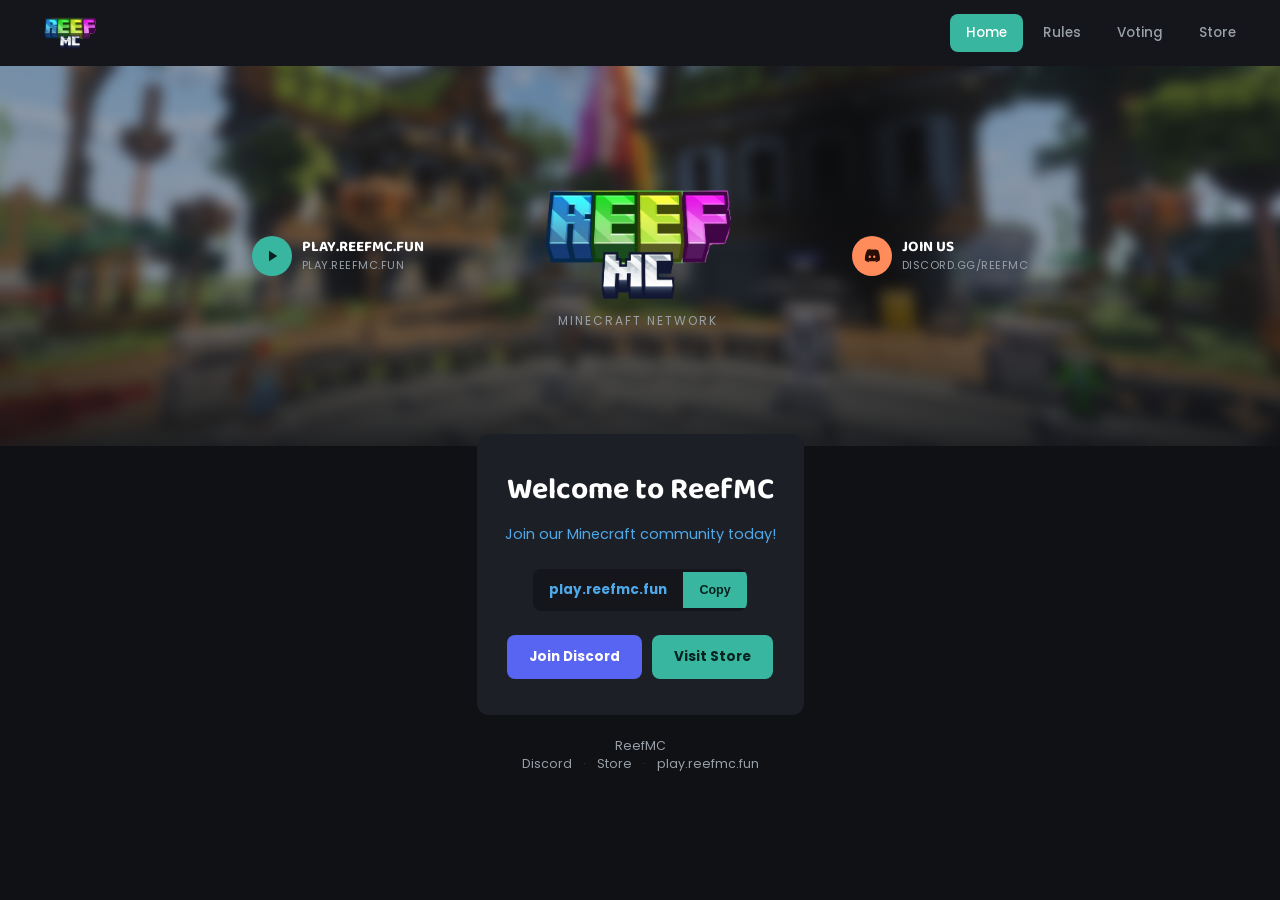
==== commit eb7719cb: "Update index.html" ====
--- a/index.html
+++ b/index.html
@@ -23,7 +23,7 @@
   <div class="rmc-hero-bg"></div>
   <div class="rmc-hero-shade"></div>
   <div class="rmc-hero-content">
-    <button class="rmc-hero-stat rmc-hero-stat-left rmc-hero-stat-btn" onclick="rmcCopyIPModal()" type="button">
+    <div class="rmc-hero-stat rmc-hero-stat-left">
       <div class="rmc-hero-stat-icon">
         <svg width="18" height="18" viewBox="0 0 24 24" fill="currentColor"><path d="M8 5v14l11-7z"/></svg>
       </div>
@@ -31,12 +31,12 @@
         <div class="rmc-hero-stat-num" id="rmc-player-count">-- ONLINE</div>
         <div class="rmc-hero-stat-sub">PLAY.REEFMC.FUN</div>
       </div>
-    </button>
+    </div>
     <div class="rmc-hero-logo-block">
       <img class="rmc-logo-hero-img" src="reefmc-logo.png" alt="ReefMC">
       <p class="rmc-hero-sub">Minecraft Network</p>
     </div>
-    <a class="rmc-hero-stat rmc-hero-stat-right" href="https://discord.gg/reefmc" target="_blank" rel="noopener">
+    <div class="rmc-hero-stat rmc-hero-stat-right">
       <div class="rmc-hero-stat-icon">
         <svg width="18" height="18" viewBox="0 0 24 24" fill="currentColor"><path d="M20.3 4.4A17.6 17.6 0 0 0 15.9 3l-.3.6a13 13 0 0 1 3.7 1.4 14.5 14.5 0 0 0-12.6 0A13 13 0 0 1 10.4 3l-.3-.6a17.6 17.6 0 0 0-4.4 1.4C3 8.9 2.2 13.3 2.6 17.6a17.7 17.7 0 0 0 5.4 2.7l.7-1.1a11.4 11.4 0 0 1-1.9-.9l.5-.4a12.7 12.7 0 0 0 10.5 0l.5.4a11.4 11.4 0 0 1-1.9.9l.7 1.1a17.6 17.6 0 0 0 5.4-2.7c.5-5-.7-9.3-2.2-13.2zM9 14.7c-.8 0-1.5-.8-1.5-1.7S8.1 11.2 9 11.2s1.5.8 1.5 1.8-.7 1.7-1.5 1.7zm6 0c-.8 0-1.5-.8-1.5-1.7s.6-1.8 1.5-1.8 1.5.8 1.5 1.8-.7 1.7-1.5 1.7z"/></svg>
       </div>
@@ -44,20 +44,9 @@
         <div class="rmc-hero-stat-num">JOIN US</div>
         <div class="rmc-hero-stat-sub">DISCORD.GG/REEFMC</div>
       </div>
-    </a>
+    </div>
   </div>
 </section>
-
-<div class="rmc-modal-overlay" id="rmc-modal-overlay">
-  <div class="rmc-modal-card">
-    <div class="rmc-modal-check">
-      <svg width="30" height="30" viewBox="0 0 24 24" fill="none" stroke="currentColor" stroke-width="2.5" stroke-linecap="round" stroke-linejoin="round"><polyline points="20 6 9 17 4 12"></polyline></svg>
-    </div>
-    <p class="rmc-modal-title">IP Copied!</p>
-    <p class="rmc-modal-sub">Now go join the server!</p>
-    <button class="rmc-modal-close-btn" onclick="rmcCloseModal()" type="button">Close</button>
-  </div>
-</div>
 <div class="rmc-intro-panel">
   <h1>Welcome to ReefMC</h1>
   <p class="rmc-tag">Join our Minecraft community today!</p>
--- a/styles.css
+++ b/styles.css
@@ -94,6 +94,69 @@
 .rmc-hero-stat-text { text-align: left; }
 .rmc-hero-stat-num { font-family: var(--font-heading); font-weight: 700; font-size: 15px; color: #fff; line-height: 1.3; }
 .rmc-hero-stat-sub { font-size: 11px; color: var(--text-dim); letter-spacing: 0.5px; }
+
+/* hero stats are now clickable (copy IP / open Discord) */
+a.rmc-hero-stat, button.rmc-hero-stat {
+  text-decoration: none;
+  background: none;
+  border: none;
+  padding: 0;
+  font: inherit;
+  cursor: pointer;
+  transition: transform 0.12s ease, opacity 0.12s ease;
+}
+a.rmc-hero-stat:hover, button.rmc-hero-stat:hover {
+  transform: translateY(-2px);
+  opacity: 0.9;
+}
+
+/* IP-copied modal */
+.rmc-modal-overlay {
+  position: fixed;
+  inset: 0;
+  background: rgba(0,0,0,0.65);
+  display: none;
+  align-items: center;
+  justify-content: center;
+  z-index: 200;
+  padding: 20px;
+}
+.rmc-modal-overlay.rmc-modal-visible { display: flex; }
+.rmc-modal-card {
+  background: var(--bg-panel, #1b1e24);
+  border: 2px solid #000;
+  border-radius: 12px;
+  padding: 40px 36px;
+  text-align: center;
+  max-width: 320px;
+  width: 100%;
+  box-shadow: 0 12px 32px rgba(0,0,0,0.5);
+}
+.rmc-modal-check {
+  width: 64px;
+  height: 64px;
+  border-radius: 50%;
+  border: 3px solid var(--accent-teal);
+  color: var(--accent-teal);
+  display: flex;
+  align-items: center;
+  justify-content: center;
+  margin: 0 auto 20px;
+}
+.rmc-modal-title { font-size: 21px; font-weight: 800; color: #fff; margin: 0 0 8px; }
+.rmc-modal-sub { font-size: 14px; color: var(--text-dim); margin: 0 0 26px; }
+.rmc-modal-close-btn {
+  background: var(--accent-orange);
+  color: #2a0d05;
+  border: none;
+  border-radius: 6px;
+  padding: 12px 32px;
+  font-weight: 700;
+  font-size: 14px;
+  cursor: pointer;
+  transition: transform 0.1s ease;
+}
+.rmc-modal-close-btn:hover { transform: translateY(-1px); }
 .rmc-hero-logo-block { display: flex; flex-direction: column; align-items: center; }
 .rmc-logo-hero-img {
   width: min(300px, 55vw);
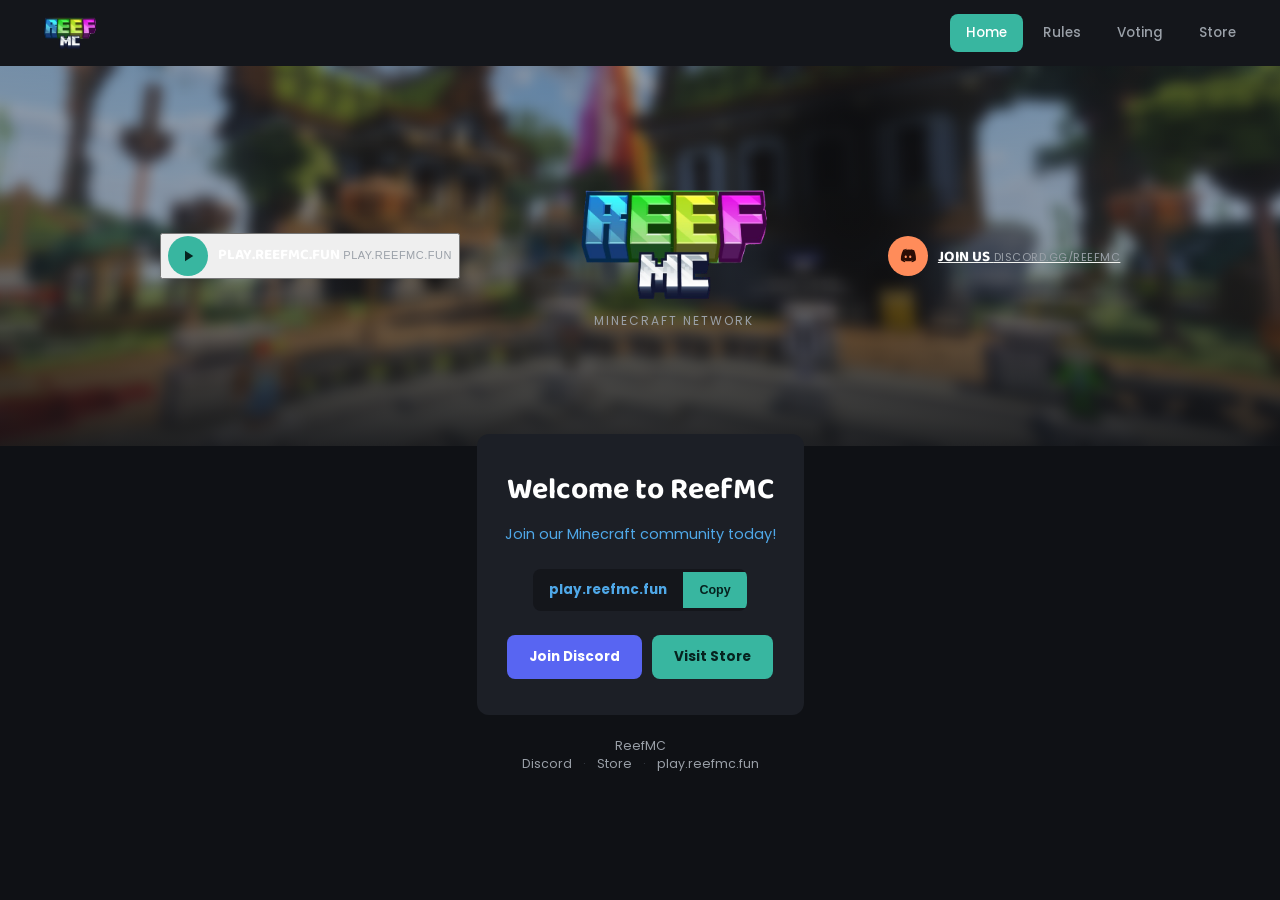
==== commit bc1785c5: "Update index.html" ====
--- a/index.html
+++ b/index.html
@@ -23,28 +23,28 @@
   <div class="rmc-hero-bg"></div>
   <div class="rmc-hero-shade"></div>
   <div class="rmc-hero-content">
-    <div class="rmc-hero-stat rmc-hero-stat-left">
-      <div class="rmc-hero-stat-icon">
+    <button type="button" class="rmc-hero-stat rmc-hero-stat-left" id="rmc-hero-copy-btn" onclick="rmcCopyIP()">
+      <span class="rmc-hero-stat-icon">
         <svg width="18" height="18" viewBox="0 0 24 24" fill="currentColor"><path d="M8 5v14l11-7z"/></svg>
-      </div>
-      <div class="rmc-hero-stat-text">
-        <div class="rmc-hero-stat-num" id="rmc-player-count">-- ONLINE</div>
-        <div class="rmc-hero-stat-sub">PLAY.REEFMC.FUN</div>
-      </div>
-    </div>
+      </span>
+      <span class="rmc-hero-stat-text">
+        <span class="rmc-hero-stat-num" id="rmc-player-count">-- ONLINE</span>
+        <span class="rmc-hero-stat-sub">PLAY.REEFMC.FUN</span>
+      </span>
+    </button>
     <div class="rmc-hero-logo-block">
       <img class="rmc-logo-hero-img" src="reefmc-logo.png" alt="ReefMC">
       <p class="rmc-hero-sub">Minecraft Network</p>
     </div>
-    <div class="rmc-hero-stat rmc-hero-stat-right">
-      <div class="rmc-hero-stat-icon">
+    <a class="rmc-hero-stat rmc-hero-stat-right" href="https://discord.gg/reefmc" target="_blank" rel="noopener">
+      <span class="rmc-hero-stat-icon">
         <svg width="18" height="18" viewBox="0 0 24 24" fill="currentColor"><path d="M20.3 4.4A17.6 17.6 0 0 0 15.9 3l-.3.6a13 13 0 0 1 3.7 1.4 14.5 14.5 0 0 0-12.6 0A13 13 0 0 1 10.4 3l-.3-.6a17.6 17.6 0 0 0-4.4 1.4C3 8.9 2.2 13.3 2.6 17.6a17.7 17.7 0 0 0 5.4 2.7l.7-1.1a11.4 11.4 0 0 1-1.9-.9l.5-.4a12.7 12.7 0 0 0 10.5 0l.5.4a11.4 11.4 0 0 1-1.9.9l.7 1.1a17.6 17.6 0 0 0 5.4-2.7c.5-5-.7-9.3-2.2-13.2zM9 14.7c-.8 0-1.5-.8-1.5-1.7S8.1 11.2 9 11.2s1.5.8 1.5 1.8-.7 1.7-1.5 1.7zm6 0c-.8 0-1.5-.8-1.5-1.7s.6-1.8 1.5-1.8 1.5.8 1.5 1.8-.7 1.7-1.5 1.7z"/></svg>
-      </div>
-      <div class="rmc-hero-stat-text">
-        <div class="rmc-hero-stat-num">JOIN US</div>
-        <div class="rmc-hero-stat-sub">DISCORD.GG/REEFMC</div>
-      </div>
-    </div>
+      </span>
+      <span class="rmc-hero-stat-text">
+        <span class="rmc-hero-stat-num">JOIN US</span>
+        <span class="rmc-hero-stat-sub">DISCORD.GG/REEFMC</span>
+      </span>
+    </a>
   </div>
 </section>
 <div class="rmc-intro-panel">
@@ -57,6 +57,17 @@
   <div class="rmc-btn-row">
     <a class="rmc-btn rmc-btn-primary" href="https://discord.gg/reefmc" target="_blank" rel="noopener">Join Discord</a>
     <a class="rmc-btn rmc-btn-accent" href="https://store.reefmc.fun" target="_blank" rel="noopener">Visit Store</a>
+  </div>
+</div>
+
+<div class="rmc-modal-overlay" id="rmc-copy-modal" onclick="if(event.target===this)rmcCloseCopyModal()">
+  <div class="rmc-modal">
+    <div class="rmc-modal-check">
+      <svg width="34" height="34" viewBox="0 0 24 24" fill="none" stroke="currentColor" stroke-width="2.2" stroke-linecap="round" stroke-linejoin="round"><polyline points="20 6 9 17 4 12"></polyline></svg>
+    </div>
+    <div class="rmc-modal-title">IP Copied!</div>
+    <div class="rmc-modal-sub">Now go join the server!</div>
+    <button class="rmc-modal-close" onclick="rmcCloseCopyModal()">Close</button>
   </div>
 </div>
 <footer class="rmc-footer">
--- a/styles.css
+++ b/styles.css
@@ -94,69 +94,6 @@
 .rmc-hero-stat-text { text-align: left; }
 .rmc-hero-stat-num { font-family: var(--font-heading); font-weight: 700; font-size: 15px; color: #fff; line-height: 1.3; }
 .rmc-hero-stat-sub { font-size: 11px; color: var(--text-dim); letter-spacing: 0.5px; }
-
-/* hero stats are now clickable (copy IP / open Discord) */
-a.rmc-hero-stat, button.rmc-hero-stat {
-  text-decoration: none;
-  background: none;
-  border: none;
-  padding: 0;
-  font: inherit;
-  cursor: pointer;
-  transition: transform 0.12s ease, opacity 0.12s ease;
-}
-a.rmc-hero-stat:hover, button.rmc-hero-stat:hover {
-  transform: translateY(-2px);
-  opacity: 0.9;
-}
-
-/* IP-copied modal */
-.rmc-modal-overlay {
-  position: fixed;
-  inset: 0;
-  background: rgba(0,0,0,0.65);
-  display: none;
-  align-items: center;
-  justify-content: center;
-  z-index: 200;
-  padding: 20px;
-}
-.rmc-modal-overlay.rmc-modal-visible { display: flex; }
-.rmc-modal-card {
-  background: var(--bg-panel, #1b1e24);
-  border: 2px solid #000;
-  border-radius: 12px;
-  padding: 40px 36px;
-  text-align: center;
-  max-width: 320px;
-  width: 100%;
-  box-shadow: 0 12px 32px rgba(0,0,0,0.5);
-}
-.rmc-modal-check {
-  width: 64px;
-  height: 64px;
-  border-radius: 50%;
-  border: 3px solid var(--accent-teal);
-  color: var(--accent-teal);
-  display: flex;
-  align-items: center;
-  justify-content: center;
-  margin: 0 auto 20px;
-}
-.rmc-modal-title { font-size: 21px; font-weight: 800; color: #fff; margin: 0 0 8px; }
-.rmc-modal-sub { font-size: 14px; color: var(--text-dim); margin: 0 0 26px; }
-.rmc-modal-close-btn {
-  background: var(--accent-orange);
-  color: #2a0d05;
-  border: none;
-  border-radius: 6px;
-  padding: 12px 32px;
-  font-weight: 700;
-  font-size: 14px;
-  cursor: pointer;
-  transition: transform 0.1s ease;
-}
-.rmc-modal-close-btn:hover { transform: translateY(-1px); }
 .rmc-hero-logo-block { display: flex; flex-direction: column; align-items: center; }
 .rmc-logo-hero-img {
   width: min(300px, 55vw);
@@ -329,3 +266,45 @@
   .rmc-vote-grid { grid-template-columns: 1fr; }
   .rmc-page { padding: 26px 20px; }
 }
+
+/* IP COPIED MODAL */
+.rmc-modal-overlay {
+  display: none;
+  position: fixed;
+  inset: 0;
+  background: rgba(6,7,9,0.7);
+  align-items: center;
+  justify-content: center;
+  z-index: 50;
+  padding: 20px;
+}
+.rmc-modal-overlay.rmc-modal-active { display: flex; }
+.rmc-modal {
+  background: var(--card);
+  border-radius: 14px;
+  padding: 36px 32px 28px;
+  max-width: 320px;
+  width: 100%;
+  text-align: center;
+}
+.rmc-modal-check {
+  width: 66px; height: 66px;
+  border-radius: 50%;
+  border: 2px solid var(--accent-teal);
+  color: var(--accent-teal);
+  display: flex; align-items: center; justify-content: center;
+  margin: 0 auto 18px;
+}
+.rmc-modal-title { font-family: var(--font-heading); font-weight: 700; font-size: 20px; color: #fff; margin-bottom: 6px; }
+.rmc-modal-sub { font-size: 13.5px; color: var(--text-dim); margin-bottom: 22px; }
+.rmc-modal-close {
+  border: none;
+  background: var(--accent-teal);
+  color: #06231f;
+  font-weight: 700;
+  font-size: 13.5px;
+  padding: 11px 28px;
+  border-radius: 8px;
+  cursor: pointer;
+}
+.rmc-modal-close:hover { background: var(--accent-orange); color: #2a0d05; }
